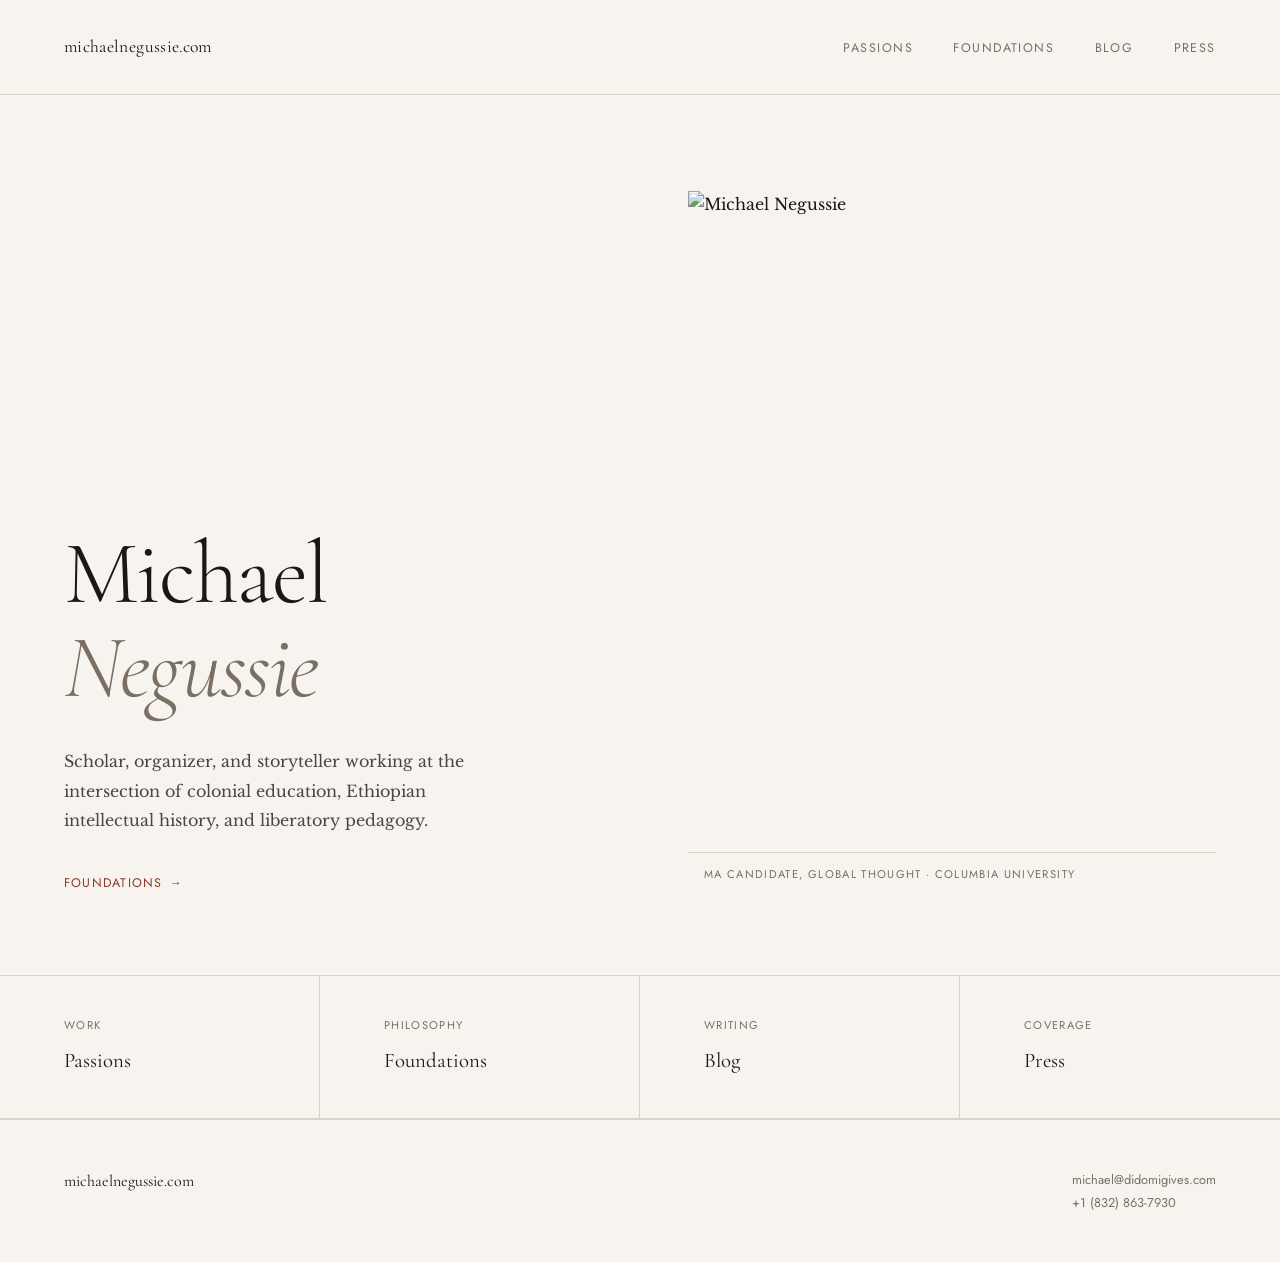
==== index.html @ 7fca9e9e "first commit" ====
<!DOCTYPE html>
<html lang="en">
<head>
  <meta charset="UTF-8">
  <meta name="viewport" content="width=device-width, initial-scale=1.0">
  <title>michaelnegussie.com</title>
  <link rel="stylesheet" href="assets/style.css">
  <style>
    .hero {
      padding: 6rem 4rem 5rem;
      display: grid;
      grid-template-columns: 1fr 1fr;
      gap: 6rem;
      align-items: end;
      min-height: 72vh;
      border-bottom: 1px solid var(--rule);
    }

    .hero-text h1 {
      font-family: var(--font-display);
      font-size: clamp(3.2rem, 7vw, 6rem);
      font-weight: 300;
      line-height: 1.05;
      letter-spacing: -0.02em;
      margin-bottom: 2rem;
    }

    .hero-text h1 em {
      font-style: italic;
      color: var(--warm-mid);
    }

    .hero-text p {
      font-size: 1rem;
      line-height: 1.85;
      color: #4a453f;
      max-width: 440px;
      margin-bottom: 2rem;
    }

    .hero-image-block {
      position: relative;
    }

    .hero-image-block img {
      width: 100%;
      aspect-ratio: 3/4;
      object-fit: cover;
      display: block;
      filter: grayscale(10%);
    }

    .hero-label {
      position: absolute;
      bottom: -1px;
      left: 0;
      right: 0;
      background: var(--cream);
      border-top: 1px solid var(--rule);
      padding: 0.75rem 1rem;
      font-family: var(--font-ui);
      font-size: 0.7rem;
      letter-spacing: 0.12em;
      text-transform: uppercase;
      color: var(--warm-mid);
    }

    .nav-strip {
      display: grid;
      grid-template-columns: repeat(4, 1fr);
      border-bottom: 1px solid var(--rule);
    }

    .nav-strip-item {
      padding: 2.5rem 4rem;
      border-right: 1px solid var(--rule);
      text-decoration: none;
      transition: background 0.2s;
    }

    .nav-strip-item:last-child { border-right: none; }
    .nav-strip-item:hover { background: rgba(0,0,0,0.02); }

    .nav-strip-item .label {
      font-family: var(--font-ui);
      font-size: 0.7rem;
      letter-spacing: 0.12em;
      text-transform: uppercase;
      color: var(--warm-mid);
      margin-bottom: 0.5rem;
    }

    .nav-strip-item .title {
      font-family: var(--font-display);
      font-size: 1.3rem;
      font-weight: 400;
      color: var(--ink);
    }

    @media (max-width: 768px) {
      .hero { grid-template-columns: 1fr; padding: 3rem 1.5rem; gap: 3rem; min-height: auto; }
      .nav-strip { grid-template-columns: 1fr 1fr; }
      .nav-strip-item { padding: 1.5rem; }
      .nav-strip-item:nth-child(2n) { border-right: none; }
      .nav-strip-item:nth-child(n+3) { border-top: 1px solid var(--rule); }
    }
  </style>
</head>
<body>

  <nav>
    <a class="nav-brand" href="index.html">michaelnegussie.com</a>
    <ul class="nav-links">
      <li><a href="passions.html">Passions</a></li>
      <li><a href="foundations.html">Foundations</a></li>
      <li><a href="blog/index.html">Blog</a></li>
      <li><a href="press.html">Press</a></li>
    </ul>
  </nav>

  <main>
    <section class="hero">
      <div class="hero-text">
        <h1>Michael<br><em>Negussie</em></h1>
        <p>Scholar, organizer, and storyteller working at the intersection of colonial education, Ethiopian intellectual history, and liberatory pedagogy.</p>
        <a class="link-arrow" href="foundations.html">Foundations</a>
      </div>
      <div class="hero-image-block">
        <img src="https://images.squarespace-cdn.com/content/v1/6735cecd4d31a94f82cd7547/09a4441c-80c1-4aeb-94cf-38e08d444e0e/IMG_5054-2.jpg" alt="Michael Negussie">
        <div class="hero-label">MA Candidate, Global Thought · Columbia University</div>
      </div>
    </section>

    <div class="nav-strip">
      <a class="nav-strip-item" href="passions.html">
        <div class="label">Work</div>
        <div class="title">Passions</div>
      </a>
      <a class="nav-strip-item" href="foundations.html">
        <div class="label">Philosophy</div>
        <div class="title">Foundations</div>
      </a>
      <a class="nav-strip-item" href="blog/index.html">
        <div class="label">Writing</div>
        <div class="title">Blog</div>
      </a>
      <a class="nav-strip-item" href="press.html">
        <div class="label">Coverage</div>
        <div class="title">Press</div>
      </a>
    </div>
  </main>

  <footer>
    <div>
      <div class="footer-brand">michaelnegussie.com</div>
    </div>
    <div class="footer-contact">
      <a href="mailto:michael@didomigives.com">michael@didomigives.com</a><br>
      +1 (832) 863-7930
    </div>
  </footer>

</body>
</html>
---- assets/style.css ----
@import url('https://fonts.googleapis.com/css2?family=Cormorant+Garamond:ital,wght@0,300;0,400;0,500;1,300;1,400&family=Libre+Baskerville:ital,wght@0,400;0,700;1,400&family=Jost:wght@300;400;500&display=swap');

:root {
  --cream: #f7f4ef;
  --ink: #1a1814;
  --warm-mid: #7a6f62;
  --accent: #8b3a2a;
  --rule: #d9d3c9;
  --font-display: 'Cormorant Garamond', Georgia, serif;
  --font-body: 'Libre Baskerville', Georgia, serif;
  --font-ui: 'Jost', sans-serif;
}

*, *::before, *::after { box-sizing: border-box; margin: 0; padding: 0; }

html { font-size: 16px; scroll-behavior: smooth; }

body {
  background: var(--cream);
  color: var(--ink);
  font-family: var(--font-body);
  font-weight: 400;
  line-height: 1.7;
  min-height: 100vh;
  display: flex;
  flex-direction: column;
}

/* NAV */
nav {
  display: flex;
  justify-content: space-between;
  align-items: baseline;
  padding: 2rem 4rem;
  border-bottom: 1px solid var(--rule);
}

.nav-brand {
  font-family: var(--font-display);
  font-size: 1.1rem;
  font-weight: 400;
  letter-spacing: 0.02em;
  color: var(--ink);
  text-decoration: none;
}

.nav-links {
  display: flex;
  gap: 2.5rem;
  list-style: none;
}

.nav-links a {
  font-family: var(--font-ui);
  font-size: 0.78rem;
  font-weight: 400;
  letter-spacing: 0.12em;
  text-transform: uppercase;
  color: var(--warm-mid);
  text-decoration: none;
  transition: color 0.2s;
}

.nav-links a:hover,
.nav-links a.active { color: var(--ink); }

/* MAIN */
main { flex: 1; }

/* PAGE HEADER */
.page-header {
  padding: 5rem 4rem 3rem;
  border-bottom: 1px solid var(--rule);
  max-width: 900px;
}

.page-header h1 {
  font-family: var(--font-display);
  font-size: clamp(2.8rem, 6vw, 5rem);
  font-weight: 300;
  line-height: 1.1;
  letter-spacing: -0.01em;
}

.page-header .subtitle {
  font-family: var(--font-ui);
  font-size: 0.85rem;
  letter-spacing: 0.08em;
  text-transform: uppercase;
  color: var(--warm-mid);
  margin-top: 1rem;
}

/* CONTENT */
.content-section {
  padding: 4rem;
  max-width: 760px;
}

.content-section p {
  font-size: 1.05rem;
  line-height: 1.85;
  margin-bottom: 1.5rem;
  color: var(--ink);
}

.content-section p em {
  font-style: italic;
  color: var(--warm-mid);
}

/* CARDS */
.card-grid {
  display: grid;
  grid-template-columns: 1fr;
  gap: 0;
  padding: 0 4rem;
  max-width: 1100px;
}

.card {
  display: grid;
  grid-template-columns: 280px 1fr;
  gap: 0;
  border-bottom: 1px solid var(--rule);
  padding: 3rem 0;
  align-items: start;
}

.card:first-child { border-top: 1px solid var(--rule); }

.card-image {
  width: 100%;
  aspect-ratio: 4/3;
  object-fit: cover;
  display: block;
  filter: grayscale(20%);
  transition: filter 0.3s;
}

.card:hover .card-image { filter: grayscale(0%); }

.card-body {
  padding: 0 0 0 3rem;
}

.card-meta {
  font-family: var(--font-ui);
  font-size: 0.72rem;
  letter-spacing: 0.1em;
  text-transform: uppercase;
  color: var(--warm-mid);
  margin-bottom: 0.75rem;
}

.card h2 {
  font-family: var(--font-display);
  font-size: 1.9rem;
  font-weight: 400;
  line-height: 1.25;
  margin-bottom: 1rem;
}

.card p {
  font-size: 0.95rem;
  line-height: 1.75;
  color: #4a453f;
  margin-bottom: 1.5rem;
}

.link-arrow {
  font-family: var(--font-ui);
  font-size: 0.78rem;
  letter-spacing: 0.1em;
  text-transform: uppercase;
  color: var(--accent);
  text-decoration: none;
  display: inline-flex;
  align-items: center;
  gap: 0.4rem;
  transition: gap 0.2s;
}

.link-arrow::after { content: '→'; }
.link-arrow:hover { gap: 0.7rem; }

/* PRINCIPLES */
.principle {
  padding: 2.5rem 0;
  border-bottom: 1px solid var(--rule);
}

.principle:first-of-type { border-top: 1px solid var(--rule); }

.principle h3 {
  font-family: var(--font-display);
  font-size: 1.4rem;
  font-weight: 500;
  font-style: italic;
  margin-bottom: 0.75rem;
}

.principle p {
  font-size: 0.97rem;
  color: #4a453f;
  line-height: 1.8;
}

/* BLOG */
.blog-grid {
  padding: 0 4rem;
  max-width: 1100px;
}

.blog-item {
  display: grid;
  grid-template-columns: 1fr 220px;
  gap: 3rem;
  padding: 3rem 0;
  border-bottom: 1px solid var(--rule);
  align-items: center;
  text-decoration: none;
  color: inherit;
  transition: opacity 0.2s;
}

.blog-item:first-child { border-top: 1px solid var(--rule); }
.blog-item:hover { opacity: 0.75; }

.blog-item-meta {
  font-family: var(--font-ui);
  font-size: 0.72rem;
  letter-spacing: 0.1em;
  text-transform: uppercase;
  color: var(--warm-mid);
  margin-bottom: 0.75rem;
}

.blog-item h2 {
  font-family: var(--font-display);
  font-size: 1.7rem;
  font-weight: 400;
  line-height: 1.25;
  margin-bottom: 0.75rem;
}

.blog-item p {
  font-size: 0.92rem;
  line-height: 1.7;
  color: #4a453f;
}

.blog-item-image {
  width: 100%;
  aspect-ratio: 4/3;
  object-fit: cover;
  filter: grayscale(15%);
}

/* FOOTER */
footer {
  border-top: 1px solid var(--rule);
  padding: 3rem 4rem;
  display: flex;
  justify-content: space-between;
  align-items: flex-start;
  margin-top: auto;
}

.footer-brand {
  font-family: var(--font-display);
  font-size: 1rem;
  color: var(--ink);
  margin-bottom: 0.5rem;
}

.footer-contact {
  font-family: var(--font-ui);
  font-size: 0.8rem;
  color: var(--warm-mid);
  line-height: 1.8;
}

.footer-contact a {
  color: var(--warm-mid);
  text-decoration: none;
}

.footer-contact a:hover { color: var(--ink); }

/* RESPONSIVE */
@media (max-width: 768px) {
  nav { padding: 1.5rem 1.5rem; flex-direction: column; gap: 1rem; }
  .nav-links { gap: 1.5rem; }
  .page-header { padding: 3rem 1.5rem 2rem; }
  .content-section { padding: 2.5rem 1.5rem; }
  .card-grid, .blog-grid { padding: 0 1.5rem; }
  .card { grid-template-columns: 1fr; }
  .card-image { aspect-ratio: 16/9; }
  .card-body { padding: 1.5rem 0 0; }
  .blog-item { grid-template-columns: 1fr; }
  .blog-item-image { display: none; }
  footer { padding: 2rem 1.5rem; flex-direction: column; gap: 1.5rem; }
}
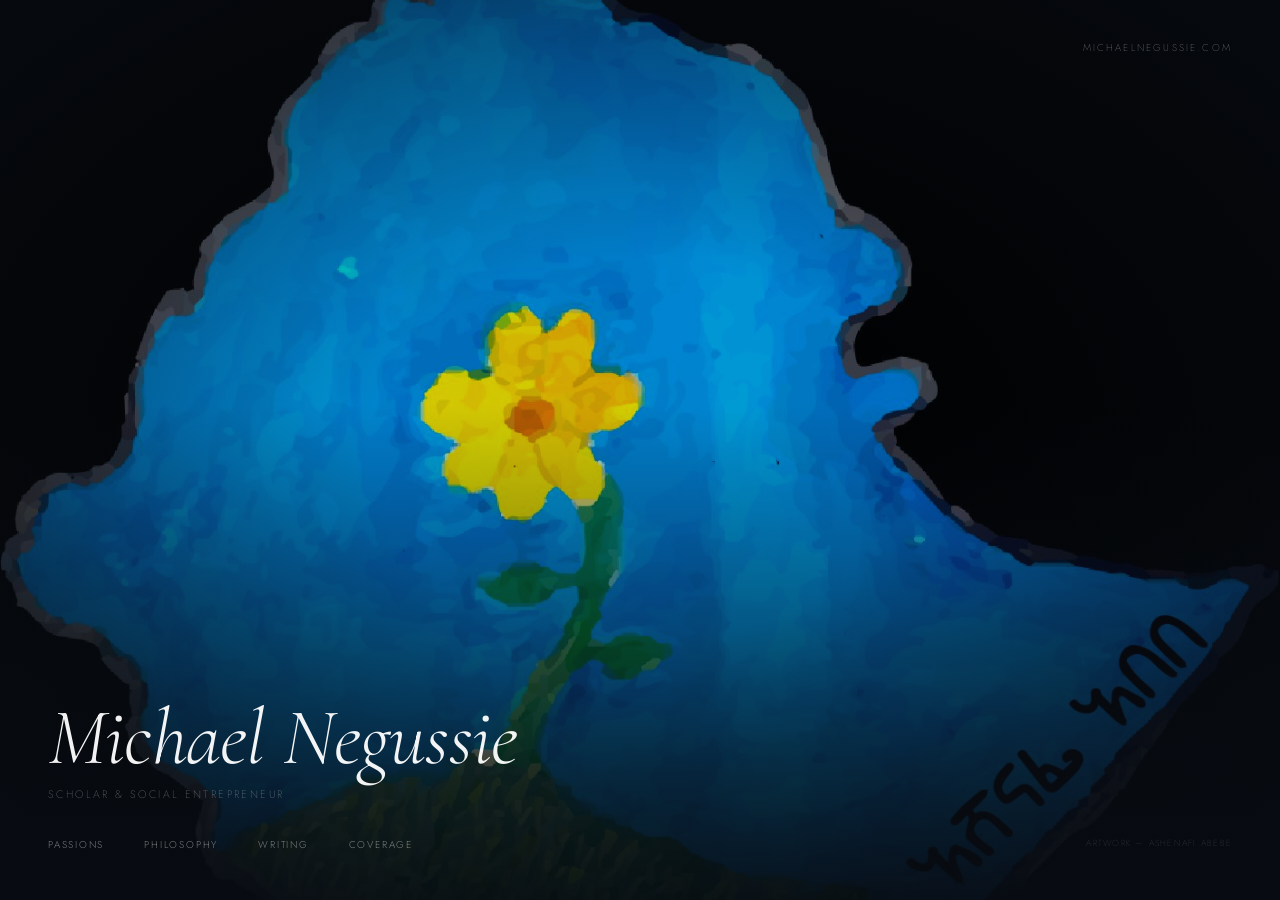
==== commit fb4fffb2: "commit 2" ====
--- a/index.html
+++ b/index.html
@@ -4,162 +4,170 @@
   <meta charset="UTF-8">
   <meta name="viewport" content="width=device-width, initial-scale=1.0">
   <title>michaelnegussie.com</title>
-  <link rel="stylesheet" href="assets/style.css">
+  <link rel="preconnect" href="https://fonts.googleapis.com">
+  <link href="https://fonts.googleapis.com/css2?family=Cormorant+Garamond:ital,wght@0,300;0,400;1,300;1,400&family=Jost:wght@200;300&display=swap" rel="stylesheet">
   <style>
-    .hero {
-      padding: 6rem 4rem 5rem;
-      display: grid;
-      grid-template-columns: 1fr 1fr;
-      gap: 6rem;
-      align-items: end;
-      min-height: 72vh;
-      border-bottom: 1px solid var(--rule);
+    *, *::before, *::after { box-sizing: border-box; margin: 0; padding: 0; }
+
+    html, body {
+      height: 100%;
+      width: 100%;
     }
 
-    .hero-text h1 {
-      font-family: var(--font-display);
-      font-size: clamp(3.2rem, 7vw, 6rem);
+    body {
+      background: #0a0e14;
+    }
+
+    .scene {
+      position: relative;
+      width: 100%;
+      height: 100vh;
+      min-height: 560px;
+      overflow: hidden;
+      display: flex;
+      flex-direction: column;
+      justify-content: space-between;
+    }
+
+    .bg {
+      position: absolute;
+      inset: 0;
+      background-image: url('assets/ashenafi_abebe.png');
+      background-size: cover;
+      background-position: center 30%;
+      opacity: 0.82;
+      filter: saturate(1.15);
+    }
+
+    .vignette {
+      position: absolute;
+      inset: 0;
+      background: radial-gradient(ellipse at center, transparent 30%, rgba(8,12,18,0.72) 100%);
+    }
+
+    .vignette-bottom {
+      position: absolute;
+      bottom: 0;
+      left: 0;
+      right: 0;
+      height: 55%;
+      background: linear-gradient(to top, rgba(8,12,18,0.9) 0%, transparent 100%);
+    }
+
+    .top {
+      position: relative;
+      z-index: 2;
+      padding: 2.5rem 3rem;
+      display: flex;
+      justify-content: flex-end;
+    }
+
+    .top-label {
+      font-family: 'Jost', sans-serif;
+      font-size: 0.62rem;
+      font-weight: 200;
+      letter-spacing: 0.22em;
+      text-transform: uppercase;
+      color: rgba(255,255,255,0.45);
+      text-decoration: none;
+    }
+
+    .bottom {
+      position: relative;
+      z-index: 2;
+      padding: 3rem;
+    }
+
+    .name {
+      font-family: 'Cormorant Garamond', serif;
+      font-size: clamp(3rem, 7vw, 5rem);
       font-weight: 300;
-      line-height: 1.05;
-      letter-spacing: -0.02em;
+      font-style: italic;
+      line-height: 1.0;
+      color: rgba(255,255,255,0.95);
+      margin-bottom: 0.5rem;
+      letter-spacing: -0.01em;
+    }
+
+    .subtitle {
+      font-family: 'Jost', sans-serif;
+      font-size: 0.68rem;
+      font-weight: 200;
+      letter-spacing: 0.22em;
+      text-transform: uppercase;
+      color: rgba(255,255,255,0.4);
       margin-bottom: 2rem;
     }
 
-    .hero-text h1 em {
-      font-style: italic;
-      color: var(--warm-mid);
+    .nav {
+      display: flex;
+      gap: 2.5rem;
+      list-style: none;
+      flex-wrap: wrap;
     }
 
-    .hero-text p {
-      font-size: 1rem;
-      line-height: 1.85;
-      color: #4a453f;
-      max-width: 440px;
-      margin-bottom: 2rem;
+    .nav a {
+      font-family: 'Jost', sans-serif;
+      font-size: 0.62rem;
+      font-weight: 300;
+      letter-spacing: 0.18em;
+      text-transform: uppercase;
+      color: rgba(255,255,255,0.45);
+      text-decoration: none;
+      transition: color 0.2s;
     }
 
-    .hero-image-block {
-      position: relative;
+    .nav a:hover { color: rgba(255,255,255,0.95); }
+
+    .credit {
+      position: absolute;
+      bottom: 3rem;
+      right: 3rem;
+      z-index: 2;
+      font-family: 'Jost', sans-serif;
+      font-size: 0.55rem;
+      font-weight: 200;
+      letter-spacing: 0.14em;
+      text-transform: uppercase;
+      color: rgba(255,255,255,0.2);
+      text-align: right;
+      line-height: 1.8;
     }
 
-    .hero-image-block img {
-      width: 100%;
-      aspect-ratio: 3/4;
-      object-fit: cover;
-      display: block;
-      filter: grayscale(10%);
-    }
-
-    .hero-label {
-      position: absolute;
-      bottom: -1px;
-      left: 0;
-      right: 0;
-      background: var(--cream);
-      border-top: 1px solid var(--rule);
-      padding: 0.75rem 1rem;
-      font-family: var(--font-ui);
-      font-size: 0.7rem;
-      letter-spacing: 0.12em;
-      text-transform: uppercase;
-      color: var(--warm-mid);
-    }
-
-    .nav-strip {
-      display: grid;
-      grid-template-columns: repeat(4, 1fr);
-      border-bottom: 1px solid var(--rule);
-    }
-
-    .nav-strip-item {
-      padding: 2.5rem 4rem;
-      border-right: 1px solid var(--rule);
-      text-decoration: none;
-      transition: background 0.2s;
-    }
-
-    .nav-strip-item:last-child { border-right: none; }
-    .nav-strip-item:hover { background: rgba(0,0,0,0.02); }
-
-    .nav-strip-item .label {
-      font-family: var(--font-ui);
-      font-size: 0.7rem;
-      letter-spacing: 0.12em;
-      text-transform: uppercase;
-      color: var(--warm-mid);
-      margin-bottom: 0.5rem;
-    }
-
-    .nav-strip-item .title {
-      font-family: var(--font-display);
-      font-size: 1.3rem;
-      font-weight: 400;
-      color: var(--ink);
-    }
-
-    @media (max-width: 768px) {
-      .hero { grid-template-columns: 1fr; padding: 3rem 1.5rem; gap: 3rem; min-height: auto; }
-      .nav-strip { grid-template-columns: 1fr 1fr; }
-      .nav-strip-item { padding: 1.5rem; }
-      .nav-strip-item:nth-child(2n) { border-right: none; }
-      .nav-strip-item:nth-child(n+3) { border-top: 1px solid var(--rule); }
+    @media (max-width: 600px) {
+      .top { padding: 1.5rem; }
+      .bottom { padding: 1.5rem; }
+      .credit { right: 1.5rem; bottom: 1.5rem; }
+      .nav { gap: 1.5rem; }
     }
   </style>
 </head>
 <body>
 
-  <nav>
-    <a class="nav-brand" href="index.html">michaelnegussie.com</a>
-    <ul class="nav-links">
-      <li><a href="passions.html">Passions</a></li>
-      <li><a href="foundations.html">Foundations</a></li>
-      <li><a href="blog/index.html">Blog</a></li>
-      <li><a href="press.html">Press</a></li>
-    </ul>
-  </nav>
+  <div class="scene">
+    <div class="bg"></div>
+    <div class="vignette"></div>
+    <div class="vignette-bottom"></div>
 
-  <main>
-    <section class="hero">
-      <div class="hero-text">
-        <h1>Michael<br><em>Negussie</em></h1>
-        <p>Scholar, organizer, and storyteller working at the intersection of colonial education, Ethiopian intellectual history, and liberatory pedagogy.</p>
-        <a class="link-arrow" href="foundations.html">Foundations</a>
-      </div>
-      <div class="hero-image-block">
-        <img src="https://images.squarespace-cdn.com/content/v1/6735cecd4d31a94f82cd7547/09a4441c-80c1-4aeb-94cf-38e08d444e0e/IMG_5054-2.jpg" alt="Michael Negussie">
-        <div class="hero-label">MA Candidate, Global Thought · Columbia University</div>
-      </div>
-    </section>
+    <div class="top">
+      <a class="top-label" href="index.html">michaelnegussie.com</a>
+    </div>
 
-    <div class="nav-strip">
-      <a class="nav-strip-item" href="passions.html">
-        <div class="label">Work</div>
-        <div class="title">Passions</div>
-      </a>
-      <a class="nav-strip-item" href="foundations.html">
-        <div class="label">Philosophy</div>
-        <div class="title">Foundations</div>
-      </a>
-      <a class="nav-strip-item" href="blog/index.html">
-        <div class="label">Writing</div>
-        <div class="title">Blog</div>
-      </a>
-      <a class="nav-strip-item" href="press.html">
-        <div class="label">Coverage</div>
-        <div class="title">Press</div>
-      </a>
+    <div class="bottom">
+      <h1 class="name">Michael Negussie</h1>
+      <p class="subtitle">Scholar &amp; Social Entrepreneur</p>
+      <ul class="nav">
+        <li><a href="passions.html">Passions</a></li>
+        <li><a href="foundations.html">Philosophy</a></li>
+        <li><a href="blog/index.html">Writing</a></li>
+        <li><a href="press.html">Coverage</a></li>
+      </ul>
     </div>
-  </main>
 
-  <footer>
-    <div>
-      <div class="footer-brand">michaelnegussie.com</div>
+    <div class="credit">
+      Artwork — Ashenafi Abebe
     </div>
-    <div class="footer-contact">
-      <a href="mailto:michael@didomigives.com">michael@didomigives.com</a><br>
-      +1 (832) 863-7930
-    </div>
-  </footer>
+  </div>
 
 </body>
 </html>
